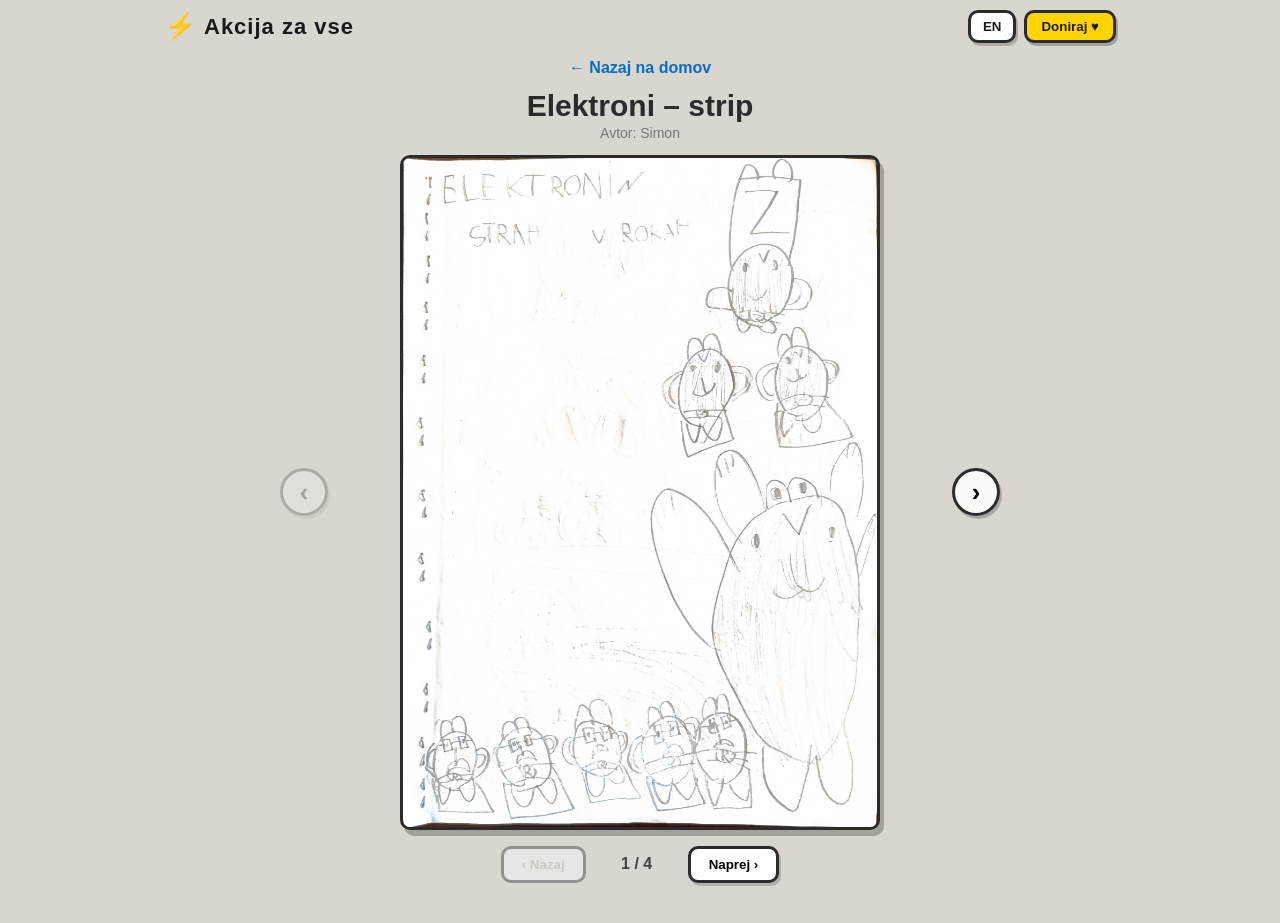
==== strip.html @ 9c74a0e9 "Akcija za vse: domača stran z avtorji, igre in stripi (SL/EN) Vstopna stran (akcijazavse.si) z izbir" ====
<!DOCTYPE html>
<html lang="sl">
<head>
  <meta charset="UTF-8" />
  <meta name="viewport" content="width=device-width, initial-scale=1.0" />
  <title data-i18n-doctitle="site_title">Strip</title>
  <link rel="stylesheet" href="style.css" />
</head>
<body>
  <header class="site-header">
    <a class="brand" href="index.html">
      <span class="brand-mark">⚡</span>
      <span class="brand-name" data-i18n="site_title">Akcija za vse</span>
    </a>
    <div class="header-actions">
      <button id="lang-btn" class="lang-btn">EN</button>
      <button class="donate-btn" data-open-donate data-i18n="nav_donate">Doniraj ♥</button>
    </div>
  </header>

  <main class="reader">
    <a class="back-link" href="index.html" data-i18n="back_home">← Nazaj na domov</a>
    <h1 id="comic-title" class="reader-title"></h1>
    <p id="comic-author" class="reader-author"></p>

    <div class="reader-stage">
      <button id="prev" class="nav-arrow left" aria-label="prev">‹</button>
      <img id="comic-page" class="comic-page" alt="strip" />
      <button id="next" class="nav-arrow right" aria-label="next">›</button>
    </div>

    <div class="reader-controls">
      <button id="prev2" class="ghost-btn" data-i18n="comic_prev">‹ Nazaj</button>
      <span id="page-ind" class="page-ind">1 / 1</span>
      <button id="next2" class="ghost-btn" data-i18n="comic_next">Naprej ›</button>
    </div>
  </main>

  <!-- okno za donacije -->
  <div id="donate-modal" class="modal">
    <div class="modal-box">
      <button class="modal-x" data-close-donate aria-label="x">✕</button>
      <h2 data-i18n="donate_heading">Podpri ekipo ♥</h2>
      <p data-i18n="donate_text">Hvala za podporo!</p>
      <div id="donate-links" class="donate-links"></div>
      <h3 data-i18n="donate_bank_heading">Ali nakaži na račun:</h3>
      <pre id="donate-bank" class="donate-bank"></pre>
      <button class="ghost-btn" data-close-donate data-i18n="donate_close">Zapri</button>
    </div>
  </div>

  <script src="js/config.js"></script>
  <script src="js/i18n.js"></script>
  <script src="js/strip.js"></script>
</body>
</html>
---- style.css ----
/* Slog stripa: bel karo papir, svinčnik. */
* { box-sizing: border-box; }

html, body {
  margin: 0;
  padding: 0;
  background: #d9d6cf;
  font-family: "Comic Sans MS", "Marker Felt", "Segoe Print", cursive, sans-serif;
  color: #2b2b2b;
  -webkit-text-size-adjust: 100%;
}

#wrap {
  max-width: 940px;
  margin: 0 auto;
  padding: 12px;
  text-align: center;
}

#game-title {
  font-size: clamp(20px, 4.5vw, 34px);
  margin: 8px 0 12px;
  color: #1a1a1a;
  text-shadow: 1px 1px 0 #b9e3ff;
  letter-spacing: 1px;
}

#stage {
  position: relative;
  width: 100%;
  max-width: 900px;
  margin: 0 auto;
  border: 3px solid #2b2b2b;
  border-radius: 10px;
  overflow: hidden;
  box-shadow: 4px 6px 0 rgba(0,0,0,0.25);
  background: #fdfdf7;
}

canvas#game {
  display: block;
  width: 100%;
  height: auto;
  touch-action: none;
}

#hint {
  font-size: clamp(11px, 2.5vw, 14px);
  color: #444;
  margin: 12px 6px 4px;
  line-height: 1.7;
}

#hint b { color: #0a6cc2; }

/* =========================================================
   SKUPNA GLAVA
   ========================================================= */
.site-header {
  display: flex;
  align-items: center;
  justify-content: space-between;
  gap: 10px;
  max-width: 980px;
  margin: 0 auto;
  padding: 10px 14px;
}
.brand {
  display: flex; align-items: center; gap: 8px;
  text-decoration: none; color: #1a1a1a;
}
.brand-mark { font-size: 26px; }
.brand-name { font-weight: bold; font-size: clamp(16px, 3.5vw, 22px); letter-spacing: 1px; }
.header-actions { display: flex; align-items: center; gap: 8px; }

.lang-btn {
  font-family: inherit;
  font-weight: bold;
  cursor: pointer;
  border: 3px solid #2b2b2b;
  background: #fff;
  color: #1a1a1a;
  border-radius: 10px;
  padding: 6px 12px;
  box-shadow: 2px 3px 0 rgba(0,0,0,0.2);
}
.lang-btn:active { transform: translate(1px, 1px); box-shadow: 1px 1px 0 rgba(0,0,0,0.2); }

.donate-btn {
  font-family: inherit;
  font-weight: bold;
  cursor: pointer;
  border: 3px solid #2b2b2b;
  background: #ffd400;
  color: #1a1a1a;
  border-radius: 10px;
  padding: 6px 14px;
  box-shadow: 2px 3px 0 rgba(0,0,0,0.25);
}
.donate-btn:active { transform: translate(1px, 1px); box-shadow: 1px 1px 0 rgba(0,0,0,0.25); }
.donate-btn.big { font-size: 20px; padding: 12px 26px; }

.back-link {
  display: inline-block;
  margin: 6px 0 4px;
  color: #0a6cc2;
  text-decoration: none;
  font-weight: bold;
}
.back-link:hover { text-decoration: underline; }

/* =========================================================
   DOMAČA STRAN (hub)
   ========================================================= */
.hub { max-width: 980px; margin: 0 auto; padding: 0 14px 40px; }
.hero { text-align: center; margin: 18px 0 28px; }
.hero h1 {
  font-size: clamp(28px, 7vw, 54px);
  margin: 6px 0;
  text-shadow: 2px 2px 0 #b9e3ff;
  letter-spacing: 1px;
}
.tagline { font-size: clamp(14px, 3vw, 19px); color: #444; margin: 0; }

.block { margin: 26px 0; }
.block h2 {
  text-align: center;
  font-size: clamp(20px, 4.5vw, 30px);
  margin: 0 0 16px;
  color: #1a1a1a;
}

.team-grid {
  display: flex;
  flex-wrap: wrap;
  justify-content: center;
  gap: 14px;
}
.member {
  background: #fdfdf7;
  border: 3px solid #2b2b2b;
  border-radius: 14px;
  box-shadow: 3px 4px 0 rgba(0,0,0,0.2);
  padding: 18px 18px 16px;
  text-align: center;
  width: 200px;
}
.member-photo {
  position: relative;
  width: 96px;
  height: 96px;
  margin: 0 auto 10px;
  border: 3px solid #2b2b2b;
  border-radius: 50%;
  overflow: hidden;
  background: #e9e6df;
}
.member-photo img {
  position: absolute;
  inset: 0;
  width: 100%;
  height: 100%;
  object-fit: cover;
}
.member-initial {
  position: absolute;
  inset: 0;
  display: flex;
  align-items: center;
  justify-content: center;
  font-size: 44px;
  font-weight: bold;
  color: #9a958b;
}
.member-name { font-weight: bold; font-size: 19px; }
.member-bio { font-size: 13px; color: #555; margin-top: 6px; line-height: 1.4; }

.stories-grid {
  display: grid;
  grid-template-columns: repeat(auto-fill, minmax(240px, 1fr));
  gap: 18px;
}
.story-card {
  display: flex;
  flex-direction: column;
  text-decoration: none;
  color: #1a1a1a;
  background: #fdfdf7;
  border: 3px solid #2b2b2b;
  border-radius: 14px;
  overflow: hidden;
  box-shadow: 4px 5px 0 rgba(0,0,0,0.22);
  transition: transform .08s ease;
}
.story-card:hover { transform: translate(-1px, -2px); }
.story-card:active { transform: translate(1px, 2px); }
.story-cover {
  position: relative;
  height: 150px;
  background-color: #e9e6df;
  background-size: cover;
  background-position: center top;
  border-bottom: 3px solid #2b2b2b;
}
.story-badges {
  position: absolute; top: 8px; left: 8px;
  display: flex; gap: 6px;
}
.story-badge {
  background: #ffd400;
  border: 2px solid #2b2b2b;
  border-radius: 8px;
  font-size: 12px; font-weight: bold;
  padding: 2px 8px;
}
.story-body { padding: 12px 14px 16px; display: flex; flex-direction: column; flex: 1; }
.story-title { margin: 0 0 2px; font-size: 19px; }
.story-author { font-size: 13px; color: #777; margin: 0 0 8px; }
.story-author b { color: #0a6cc2; }
.story-blurb { margin: 0 0 12px; font-size: 14px; color: #555; line-height: 1.4; flex: 1; }
.story-actions { display: flex; flex-wrap: wrap; gap: 8px; }
.story-btn {
  text-decoration: none;
  color: #fff;
  border-radius: 10px;
  padding: 8px 16px;
  font-weight: bold;
}
.story-btn.play { background: #0a6cc2; border: 2px solid #08538f; }
.story-btn.read { background: #2e9e5b; border: 2px solid #227a45; }
.story-btn:active { transform: translate(1px, 1px); }

.story-card.soon {
  align-items: center;
  justify-content: center;
  background: repeating-linear-gradient(45deg, #f2efe8, #f2efe8 12px, #e9e6df 12px, #e9e6df 24px);
  border-style: dashed;
  min-height: 220px;
  box-shadow: none;
}
.soon-inner { text-align: center; color: #777; font-weight: bold; }
.soon-inner span { display: block; margin-top: 6px; }

/* =========================================================
   NOGA
   ========================================================= */
.site-footer { text-align: center; padding: 24px 14px 40px; }
.site-footer p { color: #666; font-size: 13px; margin-top: 14px; }

/* =========================================================
   DONACIJSKO OKNO
   ========================================================= */
.modal {
  display: none;
  position: fixed; inset: 0;
  background: rgba(0,0,0,0.45);
  z-index: 50;
  align-items: center;
  justify-content: center;
  padding: 16px;
}
.modal.open { display: flex; }
.modal-box {
  position: relative;
  background: #fdfdf7;
  border: 3px solid #2b2b2b;
  border-radius: 16px;
  box-shadow: 6px 8px 0 rgba(0,0,0,0.3);
  max-width: 420px;
  width: 100%;
  padding: 22px 22px 26px;
  text-align: center;
}
.modal-box h2 { margin: 0 0 10px; }
.modal-box p { color: #444; line-height: 1.5; }
.modal-x {
  position: absolute; top: 8px; right: 10px;
  border: none; background: none; cursor: pointer;
  font-size: 20px; color: #777;
}
.donate-links { display: flex; flex-direction: column; gap: 10px; margin: 16px 0; }
.donate-link {
  text-decoration: none;
  background: #ffd400;
  border: 3px solid #2b2b2b;
  border-radius: 12px;
  color: #1a1a1a;
  font-weight: bold;
  padding: 12px;
  box-shadow: 2px 3px 0 rgba(0,0,0,0.22);
}
.donate-link:active { transform: translate(1px,1px); }
.donate-bank {
  text-align: left;
  background: #fff;
  border: 2px dashed #2b2b2b;
  border-radius: 10px;
  padding: 12px;
  font-family: "Courier New", monospace;
  font-size: 13px;
  white-space: pre-wrap;
  word-break: break-word;
  margin: 6px 0 18px;
}
.ghost-btn {
  font-family: inherit;
  cursor: pointer;
  border: 3px solid #2b2b2b;
  background: #fff;
  border-radius: 10px;
  padding: 8px 18px;
  font-weight: bold;
  box-shadow: 2px 3px 0 rgba(0,0,0,0.18);
}
.ghost-btn:disabled { opacity: 0.4; cursor: default; box-shadow: none; }

/* =========================================================
   STRIP BRALNIK
   ========================================================= */
.reader { max-width: 760px; margin: 0 auto; padding: 0 14px 40px; text-align: center; }
.reader-title { font-size: clamp(20px, 5vw, 30px); margin: 8px 0 2px; }
.reader-author { color: #777; margin: 0 0 14px; font-size: 14px; }
.reader-stage {
  position: relative;
  display: flex;
  align-items: center;
  justify-content: center;
}
.comic-page {
  max-width: 100%;
  max-height: 75vh;
  border: 3px solid #2b2b2b;
  border-radius: 10px;
  background: #fff;
  box-shadow: 4px 6px 0 rgba(0,0,0,0.25);
}
.nav-arrow {
  position: absolute;
  top: 50%; transform: translateY(-50%);
  border: 3px solid #2b2b2b;
  background: rgba(255,255,255,0.9);
  border-radius: 50%;
  width: 48px; height: 48px;
  font-size: 26px; font-weight: bold;
  cursor: pointer;
  box-shadow: 2px 3px 0 rgba(0,0,0,0.22);
}
.nav-arrow.left { left: 6px; }
.nav-arrow.right { right: 6px; }
.nav-arrow.disabled { opacity: 0.25; pointer-events: none; }
.reader-controls {
  display: flex;
  align-items: center;
  justify-content: center;
  gap: 16px;
  margin-top: 16px;
}
.page-ind { font-weight: bold; color: #444; min-width: 70px; }

@media (max-width: 480px) {
  .nav-arrow { width: 40px; height: 40px; font-size: 22px; }
  .member { width: 44%; }
}
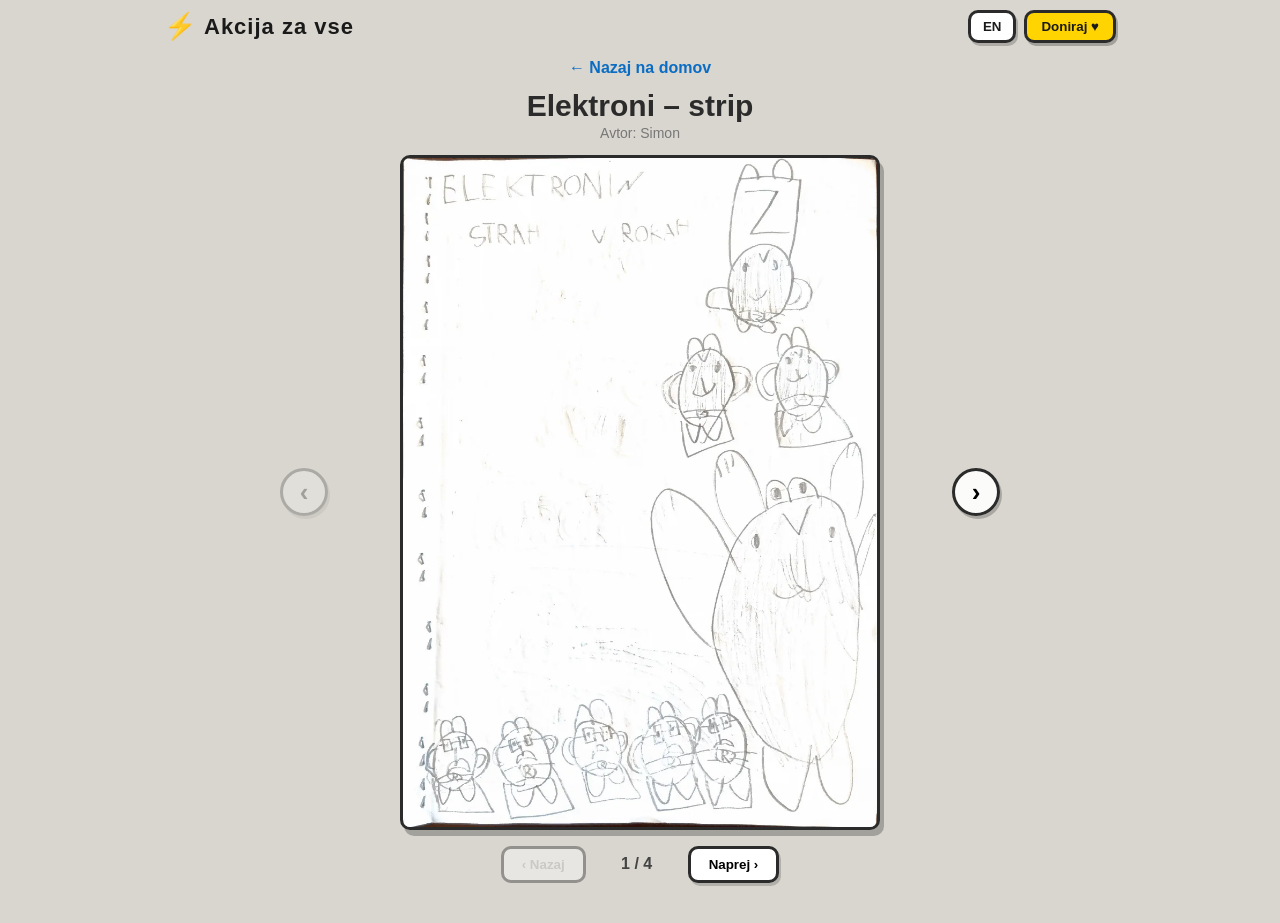
==== commit 4d1df263: "Donacije: namen 'Dar - Akcija za vse', UPN QR koda, slike avtorjev - bančni podatki: ime, IBAN (SI56" ====
--- a/strip.html
+++ b/strip.html
@@ -45,6 +45,7 @@
       <div id="donate-links" class="donate-links"></div>
       <h3 data-i18n="donate_bank_heading">Ali nakaži na račun:</h3>
       <pre id="donate-bank" class="donate-bank"></pre>
+      <div id="donate-qr" class="donate-qr-wrap"></div>
       <button class="ghost-btn" data-close-donate data-i18n="donate_close">Zapri</button>
     </div>
   </div>
--- a/style.css
+++ b/style.css
@@ -300,7 +300,26 @@
   font-size: 13px;
   white-space: pre-wrap;
   word-break: break-word;
-  margin: 6px 0 18px;
+  margin: 6px 0 12px;
+}
+.donate-flik {
+  background: #e8f9ee;
+  border: 3px solid #2e9e5b;
+  border-radius: 12px;
+  color: #1a5d35;
+  font-weight: bold;
+  padding: 12px;
+  text-align: center;
+}
+.donate-qr-wrap { text-align: center; margin: 4px 0 16px; }
+.qr-label { font-size: 13px; color: #555; margin: 0 0 8px; }
+.donate-qr {
+  width: 180px; height: 180px;
+  border: 3px solid #2b2b2b;
+  border-radius: 12px;
+  background: #fff;
+  padding: 6px;
+  box-shadow: 2px 3px 0 rgba(0,0,0,0.18);
 }
 .ghost-btn {
   font-family: inherit;
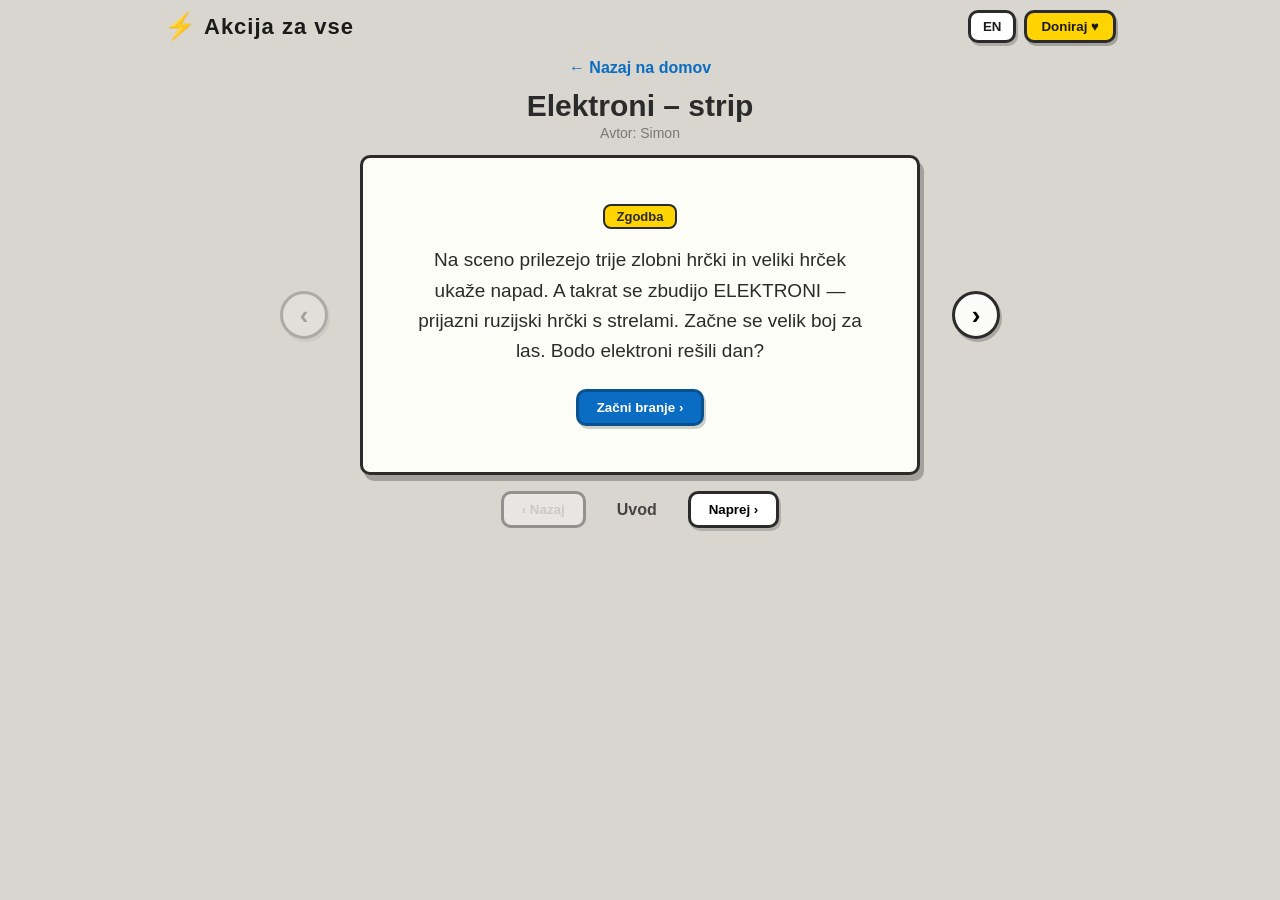
==== commit 2e58321f: "Strip bralnik: uvodna stran s povzetkom zgodbe pred prvo stranjo - vsak strip dobi 'intro' (SL/EN) v" ====
--- a/strip.html
+++ b/strip.html
@@ -4,6 +4,7 @@
   <meta charset="UTF-8" />
   <meta name="viewport" content="width=device-width, initial-scale=1.0" />
   <title data-i18n-doctitle="site_title">Strip</title>
+  <link rel="icon" href="favicon.svg" type="image/svg+xml" />
   <link rel="stylesheet" href="style.css" />
 </head>
 <body>
@@ -25,6 +26,7 @@
 
     <div class="reader-stage">
       <button id="prev" class="nav-arrow left" aria-label="prev">‹</button>
+      <div id="comic-intro" class="comic-intro"></div>
       <img id="comic-page" class="comic-page" alt="strip" />
       <button id="next" class="nav-arrow right" aria-label="next">›</button>
     </div>
@@ -44,8 +46,8 @@
       <p data-i18n="donate_text">Hvala za podporo!</p>
       <div id="donate-links" class="donate-links"></div>
       <h3 data-i18n="donate_bank_heading">Ali nakaži na račun:</h3>
+      <div id="donate-qr" class="donate-qr-wrap"></div>
       <pre id="donate-bank" class="donate-bank"></pre>
-      <div id="donate-qr" class="donate-qr-wrap"></div>
       <button class="ghost-btn" data-close-donate data-i18n="donate_close">Zapri</button>
     </div>
   </div>
--- a/style.css
+++ b/style.css
@@ -353,6 +353,31 @@
   background: #fff;
   box-shadow: 4px 6px 0 rgba(0,0,0,0.25);
 }
+.comic-intro {
+  width: 100%;
+  max-width: 560px;
+  min-height: 320px;
+  display: flex;
+  align-items: center;
+  justify-content: center;
+  border: 3px solid #2b2b2b;
+  border-radius: 10px;
+  background: #fdfdf7;
+  box-shadow: 4px 6px 0 rgba(0,0,0,0.25);
+  padding: 28px 26px;
+}
+.intro-inner { text-align: center; max-width: 460px; }
+.intro-badge {
+  display: inline-block;
+  background: #ffd400;
+  border: 2px solid #2b2b2b;
+  border-radius: 8px;
+  font-size: 13px; font-weight: bold;
+  padding: 3px 12px;
+  margin-bottom: 16px;
+}
+.intro-text { font-size: clamp(16px, 2.6vw, 19px); line-height: 1.6; color: #2b2b2b; margin: 0 0 22px; }
+.intro-start { background: #0a6cc2; color: #fff; border-color: #08538f; }
 .nav-arrow {
   position: absolute;
   top: 50%; transform: translateY(-50%);
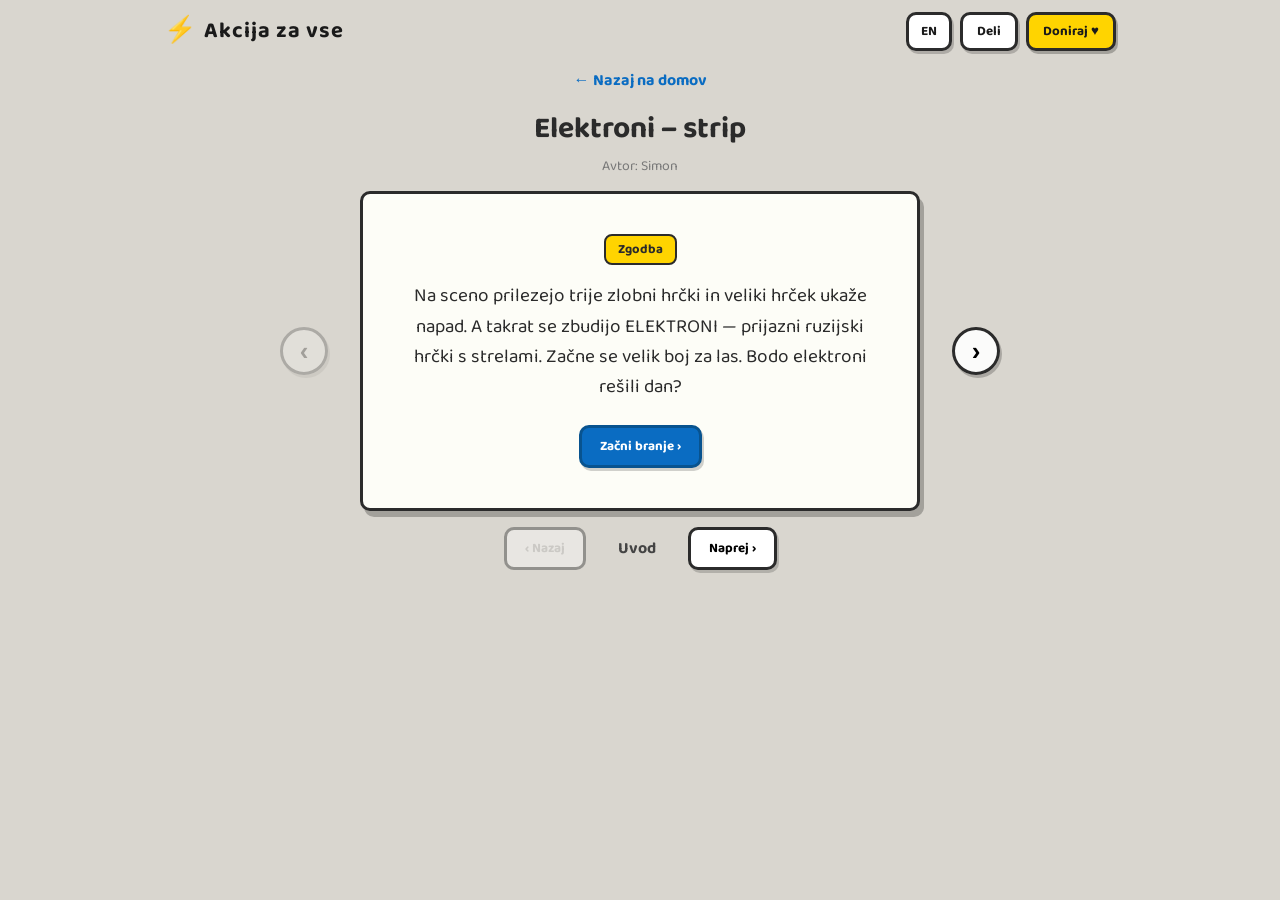
==== commit 84a86dda: "Dodaj gumb Deli + OG/meta predogled; obrni vrstni red zgodb - gumb 'Deli' v glavi in nogi: mobilni s" ====
--- a/strip.html
+++ b/strip.html
@@ -5,6 +5,16 @@
   <meta name="viewport" content="width=device-width, initial-scale=1.0" />
   <title data-i18n-doctitle="site_title">Strip</title>
   <link rel="icon" href="favicon.svg" type="image/svg+xml" />
+  <meta name="description" content="Igre in stripi, ki jih ustvarjajo bratje Simon, Jakob in Andrej." />
+  <meta property="og:type" content="website" />
+  <meta property="og:url" content="https://www.akcijazavse.si/" />
+  <meta property="og:title" content="Akcija za vse" />
+  <meta property="og:description" content="Igre in stripi, ki jih ustvarjajo bratje Simon, Jakob in Andrej." />
+  <meta property="og:image" content="https://www.akcijazavse.si/assets/og.jpg" />
+  <meta property="og:image:width" content="1200" />
+  <meta property="og:image:height" content="630" />
+  <meta name="twitter:card" content="summary_large_image" />
+  <meta name="twitter:image" content="https://www.akcijazavse.si/assets/og.jpg" />
   <link rel="stylesheet" href="style.css" />
 </head>
 <body>
@@ -15,6 +25,7 @@
     </a>
     <div class="header-actions">
       <button id="lang-btn" class="lang-btn">EN</button>
+      <button class="share-btn" data-share data-i18n="nav_share">Deli</button>
       <button class="donate-btn" data-open-donate data-i18n="nav_donate">Doniraj ♥</button>
     </div>
   </header>
@@ -54,6 +65,7 @@
 
   <script src="js/config.js"></script>
   <script src="js/i18n.js"></script>
+  <script src="js/share.js"></script>
   <script src="js/strip.js"></script>
 </body>
 </html>
--- a/style.css
+++ b/style.css
@@ -1,3 +1,35 @@
+/* ---- Pisava: Baloo 2 (gostimo lokalno, deluje povsod, podpira č š ž) ---- */
+@font-face {
+  font-family: "Baloo 2"; font-style: normal; font-weight: 400; font-display: swap;
+  src: url("assets/fonts/baloo2-latin-400-normal.woff2") format("woff2");
+  unicode-range: U+0000-00FF,U+0131,U+0152-0153,U+02BB-02BC,U+02C6,U+02DA,U+02DC,U+0304,U+0308,U+0329,U+2000-206F,U+2074,U+20AC,U+2122,U+2191,U+2193,U+2212,U+2215,U+FEFF,U+FFFD;
+}
+@font-face {
+  font-family: "Baloo 2"; font-style: normal; font-weight: 400; font-display: swap;
+  src: url("assets/fonts/baloo2-latin-ext-400-normal.woff2") format("woff2");
+  unicode-range: U+0100-02BA,U+02BD-02C5,U+02C7-02CC,U+02CE-02D7,U+02DD-02FF,U+0304,U+0308,U+0329,U+1D00-1DBF,U+1E00-1E9F,U+1EF2-1EFF,U+2020,U+20A0-20AB,U+20AD-20C0,U+2113,U+2C60-2C7F,U+A720-A7FF;
+}
+@font-face {
+  font-family: "Baloo 2"; font-style: normal; font-weight: 600; font-display: swap;
+  src: url("assets/fonts/baloo2-latin-600-normal.woff2") format("woff2");
+  unicode-range: U+0000-00FF,U+0131,U+0152-0153,U+02BB-02BC,U+02C6,U+02DA,U+02DC,U+0304,U+0308,U+0329,U+2000-206F,U+2074,U+20AC,U+2122,U+2191,U+2193,U+2212,U+2215,U+FEFF,U+FFFD;
+}
+@font-face {
+  font-family: "Baloo 2"; font-style: normal; font-weight: 600; font-display: swap;
+  src: url("assets/fonts/baloo2-latin-ext-600-normal.woff2") format("woff2");
+  unicode-range: U+0100-02BA,U+02BD-02C5,U+02C7-02CC,U+02CE-02D7,U+02DD-02FF,U+0304,U+0308,U+0329,U+1D00-1DBF,U+1E00-1E9F,U+1EF2-1EFF,U+2020,U+20A0-20AB,U+20AD-20C0,U+2113,U+2C60-2C7F,U+A720-A7FF;
+}
+@font-face {
+  font-family: "Baloo 2"; font-style: normal; font-weight: 700; font-display: swap;
+  src: url("assets/fonts/baloo2-latin-700-normal.woff2") format("woff2");
+  unicode-range: U+0000-00FF,U+0131,U+0152-0153,U+02BB-02BC,U+02C6,U+02DA,U+02DC,U+0304,U+0308,U+0329,U+2000-206F,U+2074,U+20AC,U+2122,U+2191,U+2193,U+2212,U+2215,U+FEFF,U+FFFD;
+}
+@font-face {
+  font-family: "Baloo 2"; font-style: normal; font-weight: 700; font-display: swap;
+  src: url("assets/fonts/baloo2-latin-ext-700-normal.woff2") format("woff2");
+  unicode-range: U+0100-02BA,U+02BD-02C5,U+02C7-02CC,U+02CE-02D7,U+02DD-02FF,U+0304,U+0308,U+0329,U+1D00-1DBF,U+1E00-1E9F,U+1EF2-1EFF,U+2020,U+20A0-20AB,U+20AD-20C0,U+2113,U+2C60-2C7F,U+A720-A7FF;
+}
+
 /* Slog stripa: bel karo papir, svinčnik. */
 * { box-sizing: border-box; }
 
@@ -5,7 +37,7 @@
   margin: 0;
   padding: 0;
   background: #d9d6cf;
-  font-family: "Comic Sans MS", "Marker Felt", "Segoe Print", cursive, sans-serif;
+  font-family: "Baloo 2", "Comic Sans MS", "Marker Felt", cursive, sans-serif;
   color: #2b2b2b;
   -webkit-text-size-adjust: 100%;
 }
@@ -99,6 +131,34 @@
 }
 .donate-btn:active { transform: translate(1px, 1px); box-shadow: 1px 1px 0 rgba(0,0,0,0.25); }
 .donate-btn.big { font-size: 20px; padding: 12px 26px; }
+
+.share-btn {
+  font-family: inherit;
+  font-weight: bold;
+  cursor: pointer;
+  border: 3px solid #2b2b2b;
+  background: #fff;
+  color: #1a1a1a;
+  border-radius: 10px;
+  padding: 6px 14px;
+  box-shadow: 2px 3px 0 rgba(0,0,0,0.2);
+}
+.share-btn:active { transform: translate(1px, 1px); box-shadow: 1px 1px 0 rgba(0,0,0,0.2); }
+.share-btn.big { font-size: 20px; padding: 12px 26px; }
+
+.footer-actions { display: flex; gap: 12px; justify-content: center; flex-wrap: wrap; }
+
+/* potrditveni oblaček (kopirano) */
+.azv-toast {
+  position: fixed; left: 50%; bottom: 30px;
+  transform: translateX(-50%) translateY(20px);
+  background: #1a1a1a; color: #fff;
+  padding: 11px 20px; border-radius: 22px;
+  font-weight: bold; font-family: inherit;
+  opacity: 0; transition: opacity .3s, transform .3s;
+  z-index: 10000; box-shadow: 0 4px 14px rgba(0,0,0,0.35);
+}
+.azv-toast.show { opacity: 1; transform: translateX(-50%) translateY(0); }
 
 .back-link {
   display: inline-block;
@@ -405,3 +465,90 @@
   .nav-arrow { width: 40px; height: 40px; font-size: 22px; }
   .member { width: 44%; }
 }
+
+/* Na dotik napravah (telefon/tablica) skrij plavajoči puščici —
+   za listanje se uporablja drsanje in spodnja gumba naprej/nazaj. */
+@media (pointer: coarse) {
+  .nav-arrow { display: none; }
+}
+
+/* =========================================================
+   IGRALNI GUMBI (mobilni) + CELOZASLONSKO
+   ========================================================= */
+/* akcijska gumba v kotu canvasa — samo na dotik napravah */
+.game-controls {
+  display: none;
+  position: absolute;
+  right: 14px; bottom: 14px;
+  align-items: flex-end;
+  gap: 14px;
+  z-index: 5;
+}
+@media (pointer: coarse) { .game-controls { display: flex; } }
+.game-btn {
+  border: 3px solid rgba(255,255,255,0.9);
+  color: #fff;
+  display: flex; align-items: center; justify-content: center;
+  cursor: pointer;
+  user-select: none; -webkit-user-select: none;
+  touch-action: none;
+  box-shadow: 0 2px 6px rgba(0,0,0,0.4);
+  padding: 0; line-height: 1;
+}
+.game-btn.primary { width: 72px; height: 72px; border-radius: 50%; font-size: 32px; background: rgba(10,108,194,0.6); }
+.game-btn.secondary { width: 58px; height: 58px; border-radius: 50%; font-size: 26px; background: rgba(226,59,59,0.55); }
+.game-btn:active { transform: scale(0.92); }
+
+/* joystick za premik (spodaj levo) — samo na dotik napravah */
+.joystick {
+  display: none;
+  position: absolute; left: 14px; bottom: 14px;
+  width: 120px; height: 120px; border-radius: 50%;
+  background: rgba(0,0,0,0.28); border: 3px solid rgba(255,255,255,0.55);
+  touch-action: none; z-index: 5;
+}
+@media (pointer: coarse) { .joystick { display: block; } }
+.joystick-knob {
+  position: absolute; left: 50%; top: 50%;
+  width: 54px; height: 54px; margin: -27px 0 0 -27px; border-radius: 50%;
+  background: rgba(255,255,255,0.55); border: 2px solid rgba(255,255,255,0.85);
+}
+.joy-arrow { position: absolute; color: rgba(255,255,255,0.7); font-size: 15px; line-height: 1; }
+.joy-arrow.up { top: 5px; left: 50%; transform: translateX(-50%); }
+.joy-arrow.down { bottom: 5px; left: 50%; transform: translateX(-50%); }
+.joy-arrow.left { left: 7px; top: 50%; transform: translateY(-50%); }
+.joy-arrow.right { right: 7px; top: 50%; transform: translateY(-50%); }
+.joystick.vertical .joy-arrow.left, .joystick.vertical .joy-arrow.right { display: none; }
+
+/* gumb za celozaslonsko (pod canvasom) */
+.fs-enter { display: inline-block; margin-top: 12px; }
+
+/* izhod iz celozaslonskega (zgoraj desno) */
+.fs-exit {
+  display: none;
+  position: absolute; top: 10px; right: 10px; z-index: 6;
+  width: 46px; height: 46px; border-radius: 50%;
+  border: 3px solid rgba(255,255,255,0.9);
+  background: rgba(0,0,0,0.5); color: #fff; font-size: 22px; cursor: pointer;
+  align-items: center; justify-content: center;
+}
+body.azv-fs .fs-exit { display: flex; }
+
+/* native celozaslonsko: canvas naj zapolni zaslon (ležeče) */
+#stage:fullscreen, #stage:-webkit-full-screen {
+  width: 100vw; height: 100vh; max-width: none;
+  border: none; border-radius: 0;
+  display: flex; align-items: center; justify-content: center; background: #000;
+}
+#stage:fullscreen canvas, #stage:-webkit-full-screen canvas {
+  width: auto; height: 100%; max-width: 100%; max-height: 100%;
+}
+/* nadomestno celozaslonsko (npr. iPhone, kjer Fullscreen API ni na voljo) */
+body.azv-pseudofs { overflow: hidden; }
+body.azv-pseudofs #stage {
+  position: fixed; inset: 0; z-index: 9999;
+  width: 100vw; height: 100vh; max-width: none;
+  border: none; border-radius: 0;
+  display: flex; align-items: center; justify-content: center; background: #000;
+}
+body.azv-pseudofs #stage canvas { width: auto; height: 100%; max-width: 100%; max-height: 100%; }
